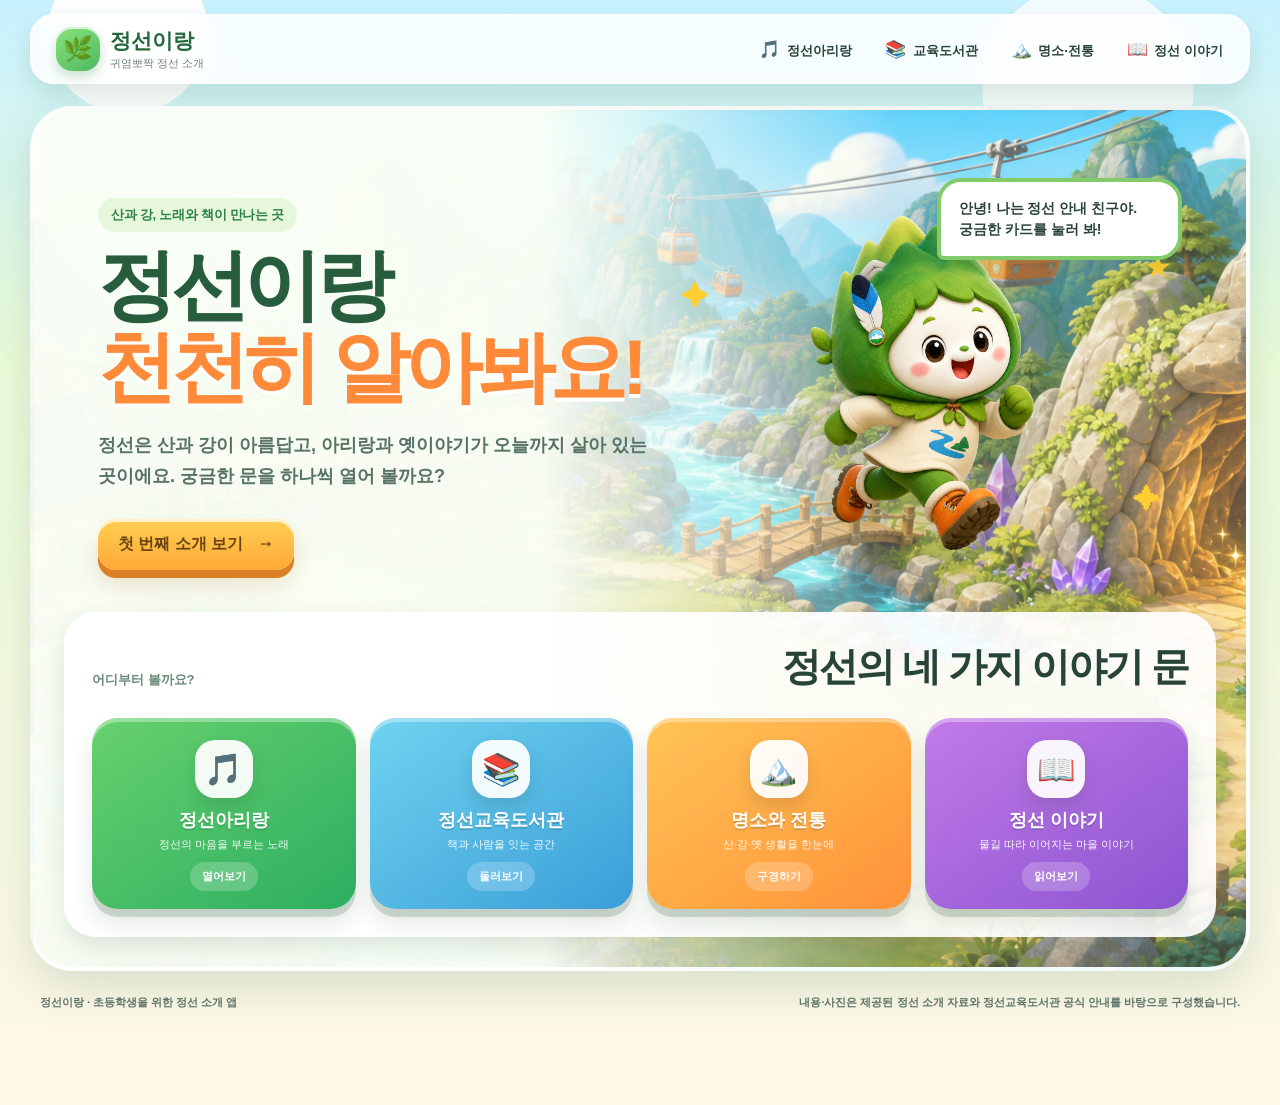
==== index.html @ 14616e2b "Publish Jeongseon introduction app" ====
<!doctype html>
<html lang="ko">
<head>
  <meta charset="utf-8">
  <meta name="viewport" content="width=device-width, initial-scale=1">
  <meta name="theme-color" content="#5fc96c">
  <meta name="description" content="초등학생 눈높이로 만나는 정선아리랑, 정선교육도서관, 정선 명소와 전통 이야기">
  <title>정선이랑 놀러 가요!</title>
  <link rel="stylesheet" href="styles.css">
</head>
<body>
  <a class="skip-link" href="#mainContent">본문으로 바로가기</a>
  <div class="sky-decoration" aria-hidden="true"><i>★</i><i>✦</i><i>★</i><i>✦</i></div>

  <div class="app-shell">
    <header class="topbar">
      <button class="brand" type="button" data-go="home" aria-label="처음 화면으로 이동">
        <span class="brand-mark">🌿</span>
        <span><b>정선이랑</b><small>귀염뽀짝 정선 소개</small></span>
      </button>
      <nav class="desktop-nav" aria-label="정선 소개 메뉴">
        <button type="button" data-go="arirang"><span>🎵</span> 정선아리랑</button>
        <button type="button" data-go="library"><span>📚</span> 교육도서관</button>
        <button type="button" data-go="places"><span>🏔️</span> 명소·전통</button>
        <button type="button" data-go="story"><span>📖</span> 정선 이야기</button>
      </nav>
    </header>

    <main id="mainContent">
      <section class="page home-page is-active" id="home" data-page="home" aria-labelledby="homeTitle">
        <div class="home-hero">
          <div class="hero-copy">
            <span class="eyebrow">산과 강, 노래와 책이 만나는 곳</span>
            <h1 id="homeTitle">정선이랑<br><em>천천히 알아봐요!</em></h1>
            <p>정선은 산과 강이 아름답고, 아리랑과 옛이야기가 오늘까지 살아 있는 곳이에요. 궁금한 문을 하나씩 열어 볼까요?</p>
            <button class="primary-button" type="button" data-go="arirang">첫 번째 소개 보기 <span>→</span></button>
          </div>
          <div class="mascot-stage">
            <div class="mascot-speech" id="mascotSpeech">안녕! 나는 정선 안내 친구야. 궁금한 카드를 눌러 봐!</div>
            <button class="mascot-button" id="mascotButton" type="button" aria-label="정선 캐릭터에게 말 걸기">
              <img src="assets/jeongseon-hero.png" alt="초록 산 모자를 쓴 정선 안내 캐릭터">
            </button>
            <span class="spark spark-one">✦</span><span class="spark spark-two">★</span><span class="spark spark-three">✦</span>
          </div>
        </div>

        <div class="door-section" aria-labelledby="doorTitle">
          <div class="section-heading compact">
            <span>어디부터 볼까요?</span>
            <h2 id="doorTitle">정선의 네 가지 이야기 문</h2>
          </div>
          <div class="door-grid">
            <button class="door-card green" type="button" data-go="arirang">
              <span class="door-icon">🎵</span><span><b>정선아리랑</b><small>정선의 마음을 부르는 노래</small></span><i>열어보기</i>
            </button>
            <button class="door-card blue" type="button" data-go="library">
              <span class="door-icon">📚</span><span><b>정선교육도서관</b><small>책과 사람을 잇는 공간</small></span><i>둘러보기</i>
            </button>
            <button class="door-card orange" type="button" data-go="places">
              <span class="door-icon">🏔️</span><span><b>명소와 전통</b><small>산·강·옛 생활을 한눈에</small></span><i>구경하기</i>
            </button>
            <button class="door-card purple" type="button" data-go="story">
              <span class="door-icon">📖</span><span><b>정선 이야기</b><small>물길 따라 이어지는 마을 이야기</small></span><i>읽어보기</i>
            </button>
          </div>
        </div>
      </section>

      <section class="page themed-page arirang-page" id="arirang" data-page="arirang" aria-labelledby="arirangTitle">
        <div class="page-hero arirang-hero">
          <button class="back-button" type="button" data-go="home">← 처음으로</button>
          <div class="page-hero-copy">
            <span class="page-kicker">첫 번째 이야기 · 노래</span>
            <h1 id="arirangTitle">마음을 이어 주는<br><em>정선아리랑</em></h1>
            <p>정선 사람들이 살아가며 느낀 마음과 이야기가 노래가 되었어요.</p>
          </div>
          <div class="hero-sticker" aria-hidden="true">아라리요~<span>🎶</span></div>
        </div>

        <div class="content-wrap">
          <div class="fact-bubbles">
            <article><span>🌱</span><div><b>어떤 노래인가요?</b><p>정선을 대표하는 민요예요. 기쁘고 그리운 마음, 살아가는 이야기를 노래로 전해요.</p></div></article>
            <article><span>🌊</span><div><b>어디에서 만나요?</b><p>두 물길이 만나는 아우라지와 정선의 마을, 정선아리랑제에서 만날 수 있어요.</p></div></article>
            <article><span>🤝</span><div><b>왜 소중할까요?</b><p>옛사람들의 마음과 정선의 생활 모습을 오늘의 우리에게 이어 주기 때문이에요.</p></div></article>
          </div>

          <section class="music-room" aria-labelledby="musicTitle">
            <div class="music-photo"><img src="assets/photos/arirang.jpg" alt="무대에서 정선아리랑 공연을 하는 모습"><span>노래가 시작되면 마음도 둥실 ♪</span></div>
            <div class="music-console">
              <span class="eyebrow coral">직접 들어 봐요</span>
              <h2 id="musicTitle">정선아리랑 소리 상자</h2>
              <p>대표곡 버튼을 누르면 긴아리랑이 처음부터 재생돼요.</p>
              <div class="track-list" role="list">
                <button class="track-button single-track" type="button" data-track="assets/audio/stage1-long-arirang-male.mp3" data-title="긴아리랑 · 남자 소리"><span>▶</span><b>대표곡 긴아리랑 듣기</b><small>남자 소리 · 처음부터 재생</small></button>
              </div>
              <div class="now-playing"><span>🎧</span><div><small>지금 선택한 노래</small><b id="trackTitle">곡을 골라 주세요</b></div></div>
              <audio id="arirangPlayer" controls preload="metadata"></audio>
              <p class="tiny-note">정선군 공식 자료실에서 제공하는 음원을 사용했어요.</p>
            </div>
          </section>

          <div class="say-along"><span>🎤</span><div><small>천천히 따라 읽어 봐요</small><b>“아리랑 아리랑 아라리요”</b></div></div>
        </div>
      </section>

      <section class="page themed-page library-page" id="library" data-page="library" aria-labelledby="libraryTitle">
        <div class="page-hero library-hero">
          <button class="back-button" type="button" data-go="home">← 처음으로</button>
          <div class="page-hero-copy">
            <span class="page-kicker">두 번째 이야기 · 책</span>
            <h1 id="libraryTitle">책과 사람을 잇는<br><em>정선교육도서관</em></h1>
            <p>책을 읽고, 궁금한 것을 찾고, 새로운 친구와 문화를 만나는 열린 공간이에요.</p>
          </div>
          <div class="library-building" aria-hidden="true"><span>📚</span><b>정선교육도서관</b><i>책이 반짝!</i></div>
        </div>

        <div class="content-wrap">
          <section aria-labelledby="libraryThingsTitle">
            <div class="section-heading"><span>도서관에서는</span><h2 id="libraryThingsTitle">이런 일을 할 수 있어요!</h2></div>
            <div class="service-grid">
              <article><span>🔎</span><b>책 찾기</b><p>읽고 싶은 책을 검색하고 자료실에서 찾아봐요.</p></article>
              <article><span>✨</span><b>새 책 만나기</b><p>신착자료와 사서 선생님의 추천도서를 살펴봐요.</p></article>
              <article><span>💻</span><b>전자책 읽기</b><p>온라인 전자도서관에서 책과 잡지를 만나요.</p></article>
              <article><span>🎨</span><b>문화 프로그램</b><p>독서·문화 활동과 동아리 프로그램에 참여해요.</p></article>
            </div>
          </section>

          <section class="library-tour" aria-labelledby="tourTitle">
            <div class="shelf-illustration" aria-hidden="true">
              <span class="book b1"></span><span class="book b2"></span><span class="book b3"></span><span class="book b4"></span><span class="book b5"></span><i>🐿️</i>
            </div>
            <div>
              <span class="eyebrow blue-text">도서관을 더 즐겁게</span>
              <h2 id="tourTitle">책을 고르고, 읽고, 나눠요</h2>
              <ol class="library-steps">
                <li><span>1</span><div><b>궁금한 주제를 떠올려요.</b><small>공룡, 우주, 동물, 만들기… 무엇이든 좋아요!</small></div></li>
                <li><span>2</span><div><b>책 표지와 제목을 살펴봐요.</b><small>마음에 드는 책을 조심히 꺼내요.</small></div></li>
                <li><span>3</span><div><b>재미있던 부분을 이야기해요.</b><small>친구에게 한 문장으로 소개해 봐요.</small></div></li>
              </ol>
            </div>
          </section>

          <aside class="library-info" aria-label="정선교육도서관 이용 정보">
            <div><span>📍</span><p><small>주소</small><b>강원특별자치도 정선군 정선읍 봉양4길 9</b></p></div>
            <div><span>☎️</span><p><small>전화</small><b>033-563-5330, 5331</b></p></div>
            <a href="https://lib.gwe.go.kr/jslib/main" target="_blank" rel="noopener">공식 홈페이지 보기 ↗</a>
          </aside>
        </div>
      </section>

      <section class="page themed-page places-page" id="places" data-page="places" aria-labelledby="placesTitle">
        <div class="page-hero places-hero">
          <button class="back-button" type="button" data-go="home">← 처음으로</button>
          <div class="page-hero-copy">
            <span class="page-kicker">세 번째 이야기 · 풍경과 생활</span>
            <h1 id="placesTitle">보고 듣고 느끼는<br><em>정선 명소와 전통</em></h1>
            <p>산과 강이 만든 풍경, 이웃과 함께한 옛 생활, 신나는 체험을 카드로 만나 봐요.</p>
          </div>
          <div class="postcard-stack" aria-hidden="true"><span>동강</span><span>아우라지</span><span>화암동굴</span></div>
        </div>

        <div class="content-wrap">
          <div class="place-filter" role="group" aria-label="명소와 전통 분류">
            <button class="is-active" type="button" data-filter="all">모두 보기</button>
            <button type="button" data-filter="nature">🌿 자연</button>
            <button type="button" data-filter="tradition">🧺 전통</button>
            <button type="button" data-filter="sight">🚠 명소</button>
          </div>
          <div class="place-grid" id="placeGrid" aria-live="polite"></div>
        </div>
      </section>

      <section class="page themed-page story-page" id="story" data-page="story" aria-labelledby="storyTitle">
        <div class="page-hero story-hero">
          <button class="back-button" type="button" data-go="home">← 처음으로</button>
          <div class="page-hero-copy">
            <span class="page-kicker">네 번째 이야기 · 그림책</span>
            <h1 id="storyTitle">물길 따라 이어지는<br><em>정선 이야기</em></h1>
            <p>산과 강 사이에서 시작된 정선의 하루를 동화책처럼 넘겨 읽어 봐요.</p>
          </div>
          <div class="open-book" aria-hidden="true">📖<span>옛날 옛날 정선에는…</span></div>
        </div>

        <div class="content-wrap">
          <section class="storybook" aria-labelledby="chapterTitle">
            <div class="storybook-visual" id="storyVisual" aria-hidden="true"></div>
            <div class="storybook-copy">
              <div class="chapter-label" id="chapterLabel">첫 번째 장</div>
              <h2 id="chapterTitle">산과 강이 만나는 마을</h2>
              <p id="chapterText"></p>
              <div class="story-question" id="storyQuestion"></div>
              <div class="story-controls">
                <button id="storyPrev" type="button">← 앞 장</button>
                <div class="story-dots" id="storyDots" aria-label="이야기 장 선택"></div>
                <button id="storyNext" type="button">다음 장 →</button>
              </div>
            </div>
          </section>

          <div class="closing-card">
            <img src="assets/jeongseon-hero.png" alt="활짝 웃으며 달리는 정선 안내 캐릭터">
            <div><small>정선 안내 친구의 한마디</small><b>노래로 기억하고, 자연을 아끼고, 이야기를 함께 나눠요!</b><button type="button" data-go="home">다른 소개도 보기</button></div>
          </div>
        </div>
      </section>
    </main>

    <footer>
      <p><b>정선이랑</b> · 초등학생을 위한 정선 소개 앱</p>
      <p>내용·사진은 제공된 정선 소개 자료와 정선교육도서관 공식 안내를 바탕으로 구성했습니다.</p>
    </footer>
  </div>

  <nav class="mobile-nav" aria-label="모바일 정선 소개 메뉴">
    <button type="button" data-go="home"><span>🏡</span>처음</button>
    <button type="button" data-go="arirang"><span>🎵</span>아리랑</button>
    <button type="button" data-go="library"><span>📚</span>도서관</button>
    <button type="button" data-go="places"><span>🏔️</span>명소</button>
    <button type="button" data-go="story"><span>📖</span>이야기</button>
  </nav>

  <script src="app.js"></script>
</body>
</html>
---- styles.css ----
:root {
  --ink: #284338;
  --muted: #6e8178;
  --green: #55c267;
  --green-dark: #267a45;
  --blue: #5ebde8;
  --blue-dark: #246e9f;
  --orange: #ffad43;
  --coral: #ff7b61;
  --purple: #a969df;
  --cream: #fffaf0;
  --paper: rgba(255, 255, 255, .94);
  --border: rgba(59, 99, 77, .14);
  --shadow: 0 18px 45px rgba(36, 92, 60, .16);
  --soft-shadow: 0 10px 24px rgba(35, 76, 54, .13);
  font-family: "Arial Rounded MT Bold", "Malgun Gothic", "Apple SD Gothic Neo", sans-serif;
  color: var(--ink);
}

* { box-sizing: border-box; }
html { scroll-behavior: smooth; }
body {
  margin: 0;
  min-width: 320px;
  min-height: 100vh;
  background:
    radial-gradient(circle at 10% 3%, rgba(255,255,255,.95) 0 80px, transparent 81px),
    radial-gradient(circle at 85% 8%, rgba(255,255,255,.8) 0 105px, transparent 106px),
    linear-gradient(180deg, #c8f1ff 0, #eafbd9 32%, #fff8e9 100%);
  overflow-x: hidden;
}
button, audio { font: inherit; }
button { color: inherit; }
img { display: block; max-width: 100%; }
a { color: inherit; }

.skip-link {
  position: fixed;
  left: 16px;
  top: -80px;
  z-index: 999;
  padding: 12px 18px;
  border-radius: 12px;
  background: #143d2a;
  color: white;
  text-decoration: none;
}
.skip-link:focus { top: 16px; }

.sky-decoration { position: fixed; inset: 0; pointer-events: none; z-index: -1; }
.sky-decoration i { position: absolute; color: rgba(255, 196, 45, .6); font-style: normal; animation: twinkle 2.7s ease-in-out infinite; }
.sky-decoration i:nth-child(1) { top: 13%; left: 4%; font-size: 28px; }
.sky-decoration i:nth-child(2) { top: 19%; right: 6%; font-size: 18px; animation-delay: .7s; }
.sky-decoration i:nth-child(3) { top: 63%; right: 3%; font-size: 34px; animation-delay: 1.2s; }
.sky-decoration i:nth-child(4) { top: 75%; left: 3%; font-size: 22px; animation-delay: 1.8s; }

.app-shell { width: min(1220px, calc(100% - 32px)); margin: 0 auto; }
.topbar {
  position: sticky;
  top: 14px;
  z-index: 40;
  display: flex;
  align-items: center;
  justify-content: space-between;
  gap: 20px;
  margin: 14px 0 22px;
  padding: 10px 12px 10px 18px;
  border: 2px solid rgba(255,255,255,.88);
  border-radius: 24px;
  background: rgba(255,255,255,.82);
  box-shadow: var(--soft-shadow);
  backdrop-filter: blur(14px);
}
.brand {
  border: 0;
  background: transparent;
  display: flex;
  align-items: center;
  gap: 10px;
  cursor: pointer;
  text-align: left;
}
.brand-mark {
  display: grid;
  place-items: center;
  width: 44px;
  height: 44px;
  border-radius: 16px;
  background: linear-gradient(145deg, #8be37e, #4db960);
  box-shadow: inset 0 2px 0 rgba(255,255,255,.7), 0 6px 12px rgba(51,139,71,.25);
  font-size: 24px;
}
.brand b { display: block; font-size: 21px; color: #23683b; }
.brand small { display: block; margin-top: 1px; font-size: 11px; color: #728278; }
.desktop-nav { display: flex; gap: 7px; }
.desktop-nav button {
  border: 0;
  border-radius: 16px;
  padding: 11px 13px;
  background: transparent;
  font-weight: 900;
  font-size: 13px;
  cursor: pointer;
  transition: .2s ease;
}
.desktop-nav button:hover, .desktop-nav button.is-active { background: #eff9ef; transform: translateY(-2px); }
.desktop-nav span { font-size: 17px; margin-right: 3px; }

.page { display: none; animation: pageIn .38s ease both; }
.page.is-active { display: block; }
.home-page {
  overflow: hidden;
  min-height: 720px;
  border-radius: 42px;
  border: 4px solid rgba(255,255,255,.92);
  background:
    linear-gradient(90deg, rgba(250,255,246,.98) 0 42%, rgba(247,255,244,.25) 72%),
    url("assets/jeongseon-world.png") center/cover;
  box-shadow: var(--shadow);
}
.home-hero { display: grid; grid-template-columns: 1.04fr .96fr; min-height: 480px; padding: 68px 64px 22px; }
.hero-copy { align-self: center; z-index: 2; }
.eyebrow {
  display: inline-block;
  margin-bottom: 13px;
  padding: 8px 13px;
  border-radius: 999px;
  background: #e6f7dc;
  color: #2b8144;
  font-weight: 900;
  font-size: 13px;
  letter-spacing: -.02em;
}
.eyebrow.coral { color: #b34d37; background: #fff0e8; }
.eyebrow.blue-text { color: #246e9f; background: #e7f6ff; }
.hero-copy h1 { margin: 0; font-size: clamp(48px, 6.2vw, 78px); line-height: 1.04; letter-spacing: -.07em; color: #275c3d; }
.hero-copy h1 em { color: #ff8a39; font-style: normal; text-shadow: 0 4px 0 white; }
.hero-copy p { max-width: 570px; margin: 22px 0 26px; font-size: 18px; font-weight: 700; line-height: 1.75; color: #587267; word-break: keep-all; }
.primary-button {
  border: 0;
  border-radius: 18px;
  padding: 15px 20px;
  background: linear-gradient(180deg, #ffcf51, #ffa937);
  color: #6a4514;
  box-shadow: inset 0 3px 0 rgba(255,255,255,.7), 0 8px 0 #d98025, 0 13px 24px rgba(177,101,30,.2);
  font-weight: 1000;
  cursor: pointer;
  transition: .18s ease;
}
.primary-button:hover { transform: translateY(-3px); }
.primary-button:active { transform: translateY(4px); box-shadow: inset 0 2px 0 rgba(255,255,255,.6), 0 3px 0 #d98025; }
.primary-button span { margin-left: 10px; }

.mascot-stage { position: relative; display: grid; place-items: end center; min-height: 410px; }
.mascot-button { position: relative; z-index: 2; width: min(390px, 90%); border: 0; background: transparent; cursor: pointer; filter: drop-shadow(0 18px 20px rgba(30,74,44,.23)); animation: mascotFloat 3s ease-in-out infinite; }
.mascot-button img { width: 100%; max-height: 410px; object-fit: contain; }
.mascot-button:active { transform: scale(.96); }
.mascot-speech {
  position: absolute;
  z-index: 4;
  top: 0;
  right: 0;
  width: 245px;
  padding: 16px 18px;
  border: 4px solid #83ca6a;
  border-radius: 24px 24px 24px 7px;
  background: white;
  box-shadow: var(--soft-shadow);
  font-size: 14px;
  font-weight: 900;
  line-height: 1.5;
  word-break: keep-all;
}
.spark { position: absolute; color: #ffcf31; font-size: 28px; animation: twinkle 1.8s ease-in-out infinite; }
.spark-one { top: 25%; left: 4%; }.spark-two { top: 17%; right: 2%; animation-delay: .6s; }.spark-three { bottom: 18%; right: 4%; animation-delay: 1.1s; }

.door-section { position: relative; z-index: 5; margin: 0 30px 30px; padding: 28px; border-radius: 32px; background: rgba(255,255,255,.92); box-shadow: var(--soft-shadow); }
.section-heading { text-align: center; margin: 0 auto 24px; }
.section-heading.compact { display: flex; align-items: end; justify-content: space-between; text-align: left; gap: 16px; }
.section-heading span { display: block; margin-bottom: 5px; color: #6a8a78; font-size: 13px; font-weight: 900; }
.section-heading h2 { margin: 0; font-size: clamp(27px, 4vw, 39px); letter-spacing: -.05em; }
.door-grid { display: grid; grid-template-columns: repeat(4, 1fr); gap: 14px; }
.door-card {
  min-height: 182px;
  border: 0;
  border-radius: 26px;
  padding: 22px 16px 18px;
  display: flex;
  flex-direction: column;
  align-items: center;
  justify-content: center;
  gap: 10px;
  color: white;
  text-align: center;
  cursor: pointer;
  box-shadow: inset 0 4px 0 rgba(255,255,255,.35), 0 8px 0 rgba(44,84,55,.19), 0 14px 22px rgba(50,83,61,.13);
  transition: .2s ease;
}
.door-card:hover { transform: translateY(-6px) rotate(-1deg); }
.door-card:active { transform: translateY(3px); box-shadow: inset 0 3px 0 rgba(255,255,255,.3), 0 3px 0 rgba(44,84,55,.19); }
.door-card.green { background: linear-gradient(145deg, #67d16d, #2cae61); }
.door-card.blue { background: linear-gradient(145deg, #70d3f0, #3a9ed8); }
.door-card.orange { background: linear-gradient(145deg, #ffc456, #ff9239); }
.door-card.purple { background: linear-gradient(145deg, #c27ae8, #8c54d1); }
.door-icon { display: grid; place-items: center; width: 58px; height: 58px; border-radius: 20px; background: rgba(255,255,255,.93); font-size: 31px; box-shadow: 0 8px 16px rgba(44,61,50,.15); }
.door-card b { display: block; font-size: 18px; text-shadow: 0 2px 0 rgba(39,69,49,.18); }
.door-card small { display: block; margin-top: 5px; font-size: 11px; opacity: .94; }
.door-card i { padding: 7px 12px; border-radius: 999px; background: rgba(255,255,255,.21); font-size: 11px; font-style: normal; font-weight: 900; }

.themed-page { overflow: hidden; border: 4px solid rgba(255,255,255,.95); border-radius: 40px; background: var(--paper); box-shadow: var(--shadow); }
.page-hero { position: relative; min-height: 335px; padding: 64px 64px 46px; overflow: hidden; isolation: isolate; }
.page-hero::after { content: ""; position: absolute; inset: 0; z-index: -2; background: linear-gradient(90deg, rgba(255,255,255,.96), rgba(255,255,255,.55) 58%, rgba(255,255,255,.1)); }
.page-hero::before { content: ""; position: absolute; inset: 0; z-index: -3; background: url("assets/jeongseon-world.png") center/cover; }
.back-button { border: 0; padding: 9px 13px; border-radius: 999px; background: rgba(255,255,255,.78); box-shadow: 0 5px 14px rgba(54,86,67,.12); font-size: 12px; font-weight: 900; cursor: pointer; }
.page-hero-copy { margin-top: 28px; max-width: 690px; }
.page-kicker { display: inline-block; margin-bottom: 8px; font-size: 13px; font-weight: 900; color: #47725b; }
.page-hero h1 { margin: 0; font-size: clamp(44px, 6vw, 68px); line-height: 1.05; letter-spacing: -.07em; }
.page-hero h1 em { color: var(--green-dark); font-style: normal; }
.page-hero p { max-width: 650px; margin: 17px 0 0; font-size: 17px; line-height: 1.65; font-weight: 800; color: #587065; word-break: keep-all; }
.content-wrap { padding: 42px 44px 55px; }

.arirang-hero { background: linear-gradient(135deg, rgba(255,240,212,.75), rgba(255,255,255,.25)); }
.arirang-hero h1 em { color: #e96a4b; }
.hero-sticker { position: absolute; right: 8%; top: 88px; width: 200px; height: 200px; display: grid; place-items: center; border: 8px solid white; border-radius: 50%; background: linear-gradient(145deg, #ffcc5a, #ff7d5f); box-shadow: var(--shadow); color: white; font-size: 25px; font-weight: 1000; transform: rotate(7deg); }
.hero-sticker span { display: block; position: absolute; bottom: 36px; right: 31px; font-size: 35px; }
.fact-bubbles { display: grid; grid-template-columns: repeat(3, 1fr); gap: 15px; margin-bottom: 36px; }
.fact-bubbles article { display: flex; gap: 13px; padding: 22px; border: 2px solid #f1e1ca; border-radius: 24px; background: #fffaf2; }
.fact-bubbles article > span { display: grid; place-items: center; flex: 0 0 48px; height: 48px; border-radius: 16px; background: white; font-size: 27px; box-shadow: 0 5px 14px rgba(111,80,45,.11); }
.fact-bubbles b { display: block; margin: 2px 0 8px; font-size: 17px; }
.fact-bubbles p { margin: 0; color: #65746c; line-height: 1.55; font-size: 13px; font-weight: 700; word-break: keep-all; }
.music-room { display: grid; grid-template-columns: .82fr 1.18fr; gap: 28px; padding: 25px; border-radius: 32px; background: linear-gradient(145deg, #f7eee2, #fffdf7); border: 2px solid #f0dfcc; }
.music-photo { position: relative; min-height: 470px; overflow: hidden; border-radius: 25px; }
.music-photo img { width: 100%; height: 100%; object-fit: cover; }
.music-photo::after { content: ""; position: absolute; inset: 55% 0 0; background: linear-gradient(transparent, rgba(67,33,22,.8)); }
.music-photo span { position: absolute; z-index: 2; left: 20px; right: 20px; bottom: 20px; color: white; font-weight: 1000; font-size: 17px; }
.music-console { padding: 12px 5px; }
.music-console h2 { margin: 0; font-size: 34px; letter-spacing: -.05em; }
.music-console > p { color: #728077; line-height: 1.55; font-size: 13px; font-weight: 700; }
.track-list { display: grid; grid-template-columns: 1fr; gap: 9px; margin: 18px 0; }
.track-button { position: relative; display: grid; grid-template-columns: 36px 1fr; grid-template-rows: auto auto; column-gap: 10px; align-items: center; border: 2px solid #eed8c3; border-radius: 16px; padding: 11px 12px; background: white; text-align: left; cursor: pointer; transition: .18s ease; }
.track-button:hover, .track-button.is-active { border-color: #ff916e; background: #fff4ee; transform: translateY(-2px); }
.track-button span { grid-row: 1 / 3; display: grid; place-items: center; width: 34px; height: 34px; border-radius: 12px; background: #ffb466; color: #704015; font-weight: 1000; }
.track-button b { font-size: 13px; }.track-button small { color: #7b857f; font-size: 10px; font-weight: 800; }
.now-playing { display: flex; align-items: center; gap: 10px; margin: 14px 0 8px; padding: 11px 13px; border-radius: 15px; background: #fff0dc; }
.now-playing > span { font-size: 25px; }.now-playing small, .now-playing b { display: block; }.now-playing small { color: #92735b; font-size: 10px; }.now-playing b { margin-top: 2px; font-size: 13px; }
#arirangPlayer { width: 100%; height: 40px; }
.tiny-note { margin-top: 9px !important; font-size: 10px !important; color: #8e948f !important; }
.say-along { display: flex; align-items: center; justify-content: center; gap: 14px; margin-top: 26px; padding: 21px; border-radius: 24px; background: linear-gradient(90deg, #fff0c8, #fff8e7); border: 3px dashed #ffc45e; text-align: center; }
.say-along > span { font-size: 38px; }.say-along small, .say-along b { display: block; }.say-along small { color: #9c7631; font-size: 11px; }.say-along b { margin-top: 4px; font-size: 24px; color: #674314; }

.library-hero { background: linear-gradient(135deg, rgba(218,246,255,.75), rgba(255,255,255,.2)); }
.library-hero h1 em { color: var(--blue-dark); }
.library-building { position: absolute; right: 8%; bottom: 32px; width: 235px; height: 205px; display: flex; flex-direction: column; align-items: center; justify-content: center; border: 9px solid white; border-radius: 38px 38px 22px 22px; background: linear-gradient(180deg, #79d9f3 0 37%, #fff6d6 38%); box-shadow: var(--shadow); transform: rotate(2deg); }
.library-building::before { content: ""; position: absolute; left: -15px; right: -15px; top: 62px; height: 25px; border-radius: 9px; background: #ff9146; box-shadow: inset 0 5px 0 #ffc170; }
.library-building span { position: relative; z-index: 2; font-size: 52px; }.library-building b { position: relative; z-index: 2; margin-top: 12px; font-size: 16px; }.library-building i { position: absolute; top: 12px; right: 14px; padding: 6px 9px; border-radius: 999px; background: #fff9d5; color: #d57835; font-size: 10px; font-style: normal; font-weight: 900; }
.service-grid { display: grid; grid-template-columns: repeat(4, 1fr); gap: 14px; }
.service-grid article { min-height: 195px; padding: 26px 20px; border-radius: 25px; background: white; border: 2px solid #dcecf3; box-shadow: 0 10px 20px rgba(50,104,132,.08); text-align: center; }
.service-grid article:nth-child(2n) { transform: translateY(10px); }
.service-grid span { display: grid; place-items: center; width: 63px; height: 63px; margin: 0 auto 15px; border-radius: 21px; background: #e5f7ff; font-size: 32px; }
.service-grid b { display: block; font-size: 18px; }.service-grid p { margin: 9px 0 0; color: #6b7b73; line-height: 1.55; font-size: 13px; font-weight: 700; }
.library-tour { display: grid; grid-template-columns: .78fr 1.22fr; gap: 35px; align-items: center; margin: 54px 0 32px; padding: 30px; border-radius: 32px; background: #edf9ff; border: 2px solid #d6edf7; }
.shelf-illustration { position: relative; height: 290px; border-radius: 25px; background: linear-gradient(180deg, #c8edfa 0 58%, #8bd49d 59%); overflow: hidden; }
.shelf-illustration::before, .shelf-illustration::after { content: ""; position: absolute; left: 32px; right: 32px; height: 15px; border-radius: 8px; background: #b6713c; box-shadow: 0 8px 0 rgba(94,53,22,.12); }
.shelf-illustration::before { top: 115px; }.shelf-illustration::after { top: 220px; }
.book { position: absolute; bottom: 175px; width: 35px; border-radius: 7px 7px 2px 2px; box-shadow: inset -5px 0 rgba(0,0,0,.08); }
.b1 { left: 50px; height: 75px; background: #ff7f66; }.b2 { left: 89px; height: 92px; background: #ffca4b; }.b3 { left: 128px; height: 66px; background: #66c77a; }.b4 { left: 168px; height: 86px; background: #6ebbe7; }.b5 { left: 208px; height: 58px; background: #b96eda; }
.shelf-illustration i { position: absolute; z-index: 2; right: 26px; bottom: 30px; font-style: normal; font-size: 72px; transform: rotate(-7deg); }
.library-tour h2 { margin: 2px 0 20px; font-size: 32px; letter-spacing: -.05em; }
.library-steps { list-style: none; margin: 0; padding: 0; display: grid; gap: 12px; }
.library-steps li { display: flex; gap: 12px; align-items: center; padding: 12px; border-radius: 17px; background: white; }
.library-steps li > span { display: grid; place-items: center; flex: 0 0 38px; height: 38px; border-radius: 14px; background: #5ebde8; color: white; font-weight: 1000; }
.library-steps b, .library-steps small { display: block; }.library-steps b { font-size: 14px; }.library-steps small { margin-top: 3px; color: #71827a; font-size: 11px; font-weight: 700; }
.library-info { display: grid; grid-template-columns: 1.3fr .8fr auto; gap: 12px; align-items: center; padding: 19px; border-radius: 23px; background: #316e91; color: white; }
.library-info > div { display: flex; gap: 10px; align-items: center; }.library-info > div > span { font-size: 25px; }.library-info small, .library-info b { display: block; }.library-info small { color: #c8e8f6; font-size: 10px; }.library-info b { margin-top: 2px; font-size: 12px; }
.library-info a { padding: 11px 14px; border-radius: 14px; background: white; color: #276586; text-decoration: none; font-size: 12px; font-weight: 1000; }

.places-hero { background: linear-gradient(135deg, rgba(255,240,206,.7), rgba(255,255,255,.15)); }
.places-hero h1 em { color: #e6782f; }
.postcard-stack { position: absolute; right: 8%; bottom: 52px; width: 280px; height: 190px; }
.postcard-stack span { position: absolute; display: grid; place-items: end center; width: 170px; height: 128px; padding: 12px; border: 8px solid white; border-bottom-width: 29px; background-size: cover; background-position: center; box-shadow: var(--soft-shadow); color: #4a463b; font-size: 12px; font-weight: 1000; }
.postcard-stack span:nth-child(1) { left: 0; top: 25px; background-image: url("assets/photos/donggang.jpg"); transform: rotate(-10deg); }
.postcard-stack span:nth-child(2) { left: 57px; top: 0; background-image: url("assets/photos/auraji.jpg"); transform: rotate(3deg); }
.postcard-stack span:nth-child(3) { right: 0; top: 38px; background-image: url("assets/photos/cave.jpg"); transform: rotate(11deg); }
.place-filter { display: flex; justify-content: center; flex-wrap: wrap; gap: 8px; margin-bottom: 28px; }
.place-filter button { border: 2px solid #e2e8e3; border-radius: 999px; padding: 11px 17px; background: white; font-size: 12px; font-weight: 1000; cursor: pointer; transition: .18s ease; }
.place-filter button:hover, .place-filter button.is-active { border-color: #ffad43; background: #fff2d9; color: #a75f18; transform: translateY(-2px); }
.place-grid { display: grid; grid-template-columns: repeat(3, 1fr); gap: 18px; }
.place-card { overflow: hidden; border: 2px solid #e7e8df; border-radius: 25px; background: white; box-shadow: 0 10px 24px rgba(57,79,59,.09); transition: .2s ease; }
.place-card:hover { transform: translateY(-5px); box-shadow: 0 17px 32px rgba(57,79,59,.16); }
.place-card img { width: 100%; height: 190px; object-fit: cover; }
.place-card-body { position: relative; padding: 20px; }
.place-card-tag { display: inline-block; margin-bottom: 8px; padding: 6px 9px; border-radius: 999px; font-size: 10px; font-weight: 1000; }
.place-card[data-kind="nature"] .place-card-tag { color: #217243; background: #e4f7e9; }
.place-card[data-kind="tradition"] .place-card-tag { color: #a25524; background: #fff0df; }
.place-card[data-kind="sight"] .place-card-tag { color: #405aba; background: #e9edff; }
.place-card h2 { margin: 0 0 8px; font-size: 20px; letter-spacing: -.04em; }.place-card p { margin: 0; color: #69776f; font-size: 13px; line-height: 1.6; font-weight: 700; word-break: keep-all; }

.story-hero { background: linear-gradient(135deg, rgba(244,228,255,.72), rgba(255,255,255,.14)); }
.story-hero h1 em { color: #8e52c8; }
.open-book { position: absolute; right: 8%; bottom: 47px; width: 260px; height: 190px; display: grid; place-items: center; border-radius: 50%; background: rgba(255,255,255,.72); box-shadow: var(--shadow); font-size: 92px; transform: rotate(2deg); }
.open-book span { position: absolute; bottom: 18px; padding: 8px 13px; border-radius: 999px; background: #8e52c8; color: white; font-size: 11px; font-weight: 900; }
.storybook { display: grid; grid-template-columns: .9fr 1.1fr; min-height: 500px; overflow: hidden; border: 3px solid #ecdffc; border-radius: 34px; background: #fffdfc; box-shadow: var(--soft-shadow); }
.storybook-visual { min-height: 500px; background-position: center; background-size: cover; transition: .25s ease; }
.storybook-copy { display: flex; flex-direction: column; padding: 48px 45px 35px; }
.chapter-label { align-self: flex-start; padding: 8px 12px; border-radius: 999px; background: #f1e3ff; color: #7c45b4; font-size: 12px; font-weight: 1000; }
.storybook-copy h2 { margin: 18px 0 16px; font-size: clamp(31px, 4.5vw, 45px); line-height: 1.15; letter-spacing: -.06em; }
.storybook-copy > p { margin: 0; min-height: 165px; color: #5d6e65; font-size: 17px; line-height: 1.85; font-weight: 700; word-break: keep-all; }
.story-question { margin-top: 18px; padding: 15px 17px; border-radius: 17px; background: #fff4ce; color: #7b5e20; font-size: 13px; font-weight: 900; line-height: 1.5; }
.story-controls { display: grid; grid-template-columns: auto 1fr auto; gap: 12px; align-items: center; margin-top: auto; padding-top: 22px; }
.story-controls > button { border: 0; border-radius: 15px; padding: 11px 14px; background: #8f5cc2; color: white; font-size: 12px; font-weight: 1000; cursor: pointer; }
.story-controls > button:disabled { opacity: .35; cursor: default; }
.story-dots { display: flex; justify-content: center; gap: 8px; }
.story-dot { width: 13px; height: 13px; border: 0; border-radius: 50%; background: #d8c9e7; cursor: pointer; padding: 0; }
.story-dot.is-active { width: 31px; border-radius: 999px; background: #9a62cf; }
.closing-card { display: flex; align-items: center; gap: 22px; margin-top: 28px; padding: 23px 28px; border-radius: 28px; background: linear-gradient(135deg, #e9f8df, #fff3c9); border: 3px dashed #9bd279; }
.closing-card img { width: 125px; height: 125px; object-fit: contain; }.closing-card small, .closing-card b { display: block; }.closing-card small { color: #5e8d49; font-size: 11px; font-weight: 900; }.closing-card b { margin: 5px 0 13px; font-size: 18px; line-height: 1.45; }.closing-card button { border: 0; border-radius: 14px; padding: 10px 13px; background: #65bd62; color: white; font-size: 11px; font-weight: 1000; cursor: pointer; }

footer { display: flex; justify-content: space-between; gap: 20px; padding: 24px 10px 95px; color: #61746a; font-size: 11px; font-weight: 700; }
footer p { margin: 0; }
.mobile-nav { display: none; }

button:focus-visible, a:focus-visible { outline: 4px solid #ffcf43; outline-offset: 3px; }

@keyframes pageIn { from { opacity: 0; transform: translateY(12px); } to { opacity: 1; transform: translateY(0); } }
@keyframes mascotFloat { 0%,100% { transform: translateY(0) rotate(-1deg); } 50% { transform: translateY(-11px) rotate(1deg); } }
@keyframes twinkle { 0%,100% { transform: scale(.75) rotate(-8deg); opacity: .35; } 50% { transform: scale(1.2) rotate(8deg); opacity: 1; } }

@media (max-width: 980px) {
  .desktop-nav button { padding: 10px 8px; font-size: 11px; }
  .desktop-nav span { display: none; }
  .home-hero { grid-template-columns: 1fr .75fr; padding: 60px 38px 18px; }
  .mascot-speech { width: 205px; right: -10px; }
  .door-grid { grid-template-columns: repeat(2, 1fr); }
  .fact-bubbles { grid-template-columns: 1fr; }
  .music-room { grid-template-columns: .8fr 1.2fr; }
  .service-grid { grid-template-columns: repeat(2, 1fr); }
  .place-grid { grid-template-columns: repeat(2, 1fr); }
  .hero-sticker, .library-building, .postcard-stack, .open-book { right: 3%; transform: scale(.8); transform-origin: right center; }
}

@media (max-width: 720px) {
  body { padding-bottom: 78px; }
  .app-shell { width: min(100% - 16px, 680px); }
  .topbar { position: relative; top: 0; margin: 8px 0 12px; padding: 8px 12px; border-radius: 19px; }
  .desktop-nav { display: none; }
  .brand-mark { width: 39px; height: 39px; border-radius: 13px; }
  .brand b { font-size: 18px; }.brand small { font-size: 9px; }
  .home-page, .themed-page { border-width: 3px; border-radius: 27px; }
  .home-page { background: linear-gradient(180deg, rgba(250,255,246,.96) 0 54%, rgba(247,255,244,.28) 78%), url("assets/jeongseon-world.png") center/cover; }
  .home-hero { display: flex; flex-direction: column; min-height: 0; padding: 38px 22px 5px; }
  .hero-copy { text-align: center; }
  .hero-copy h1 { font-size: 45px; }
  .hero-copy p { margin: 16px auto 22px; font-size: 14px; line-height: 1.65; }
  .mascot-stage { min-height: 300px; margin-top: 15px; }
  .mascot-button { width: 265px; }
  .mascot-button img { max-height: 290px; }
  .mascot-speech { top: 10px; right: 2%; width: 170px; padding: 12px; border-width: 3px; border-radius: 18px 18px 18px 6px; font-size: 10px; }
  .door-section { margin: 0 10px 12px; padding: 18px 13px; border-radius: 23px; }
  .section-heading.compact { display: block; text-align: center; }.section-heading h2 { font-size: 27px; }
  .door-grid { gap: 9px; }
  .door-card { min-height: 155px; border-radius: 20px; padding: 15px 8px; }
  .door-icon { width: 48px; height: 48px; border-radius: 16px; font-size: 25px; }
  .door-card b { font-size: 14px; }.door-card small { font-size: 9px; }
  .page-hero { min-height: 305px; padding: 28px 23px 35px; }
  .page-hero::after { background: linear-gradient(180deg, rgba(255,255,255,.96), rgba(255,255,255,.79) 75%, rgba(255,255,255,.45)); }
  .page-hero-copy { margin-top: 35px; text-align: center; }
  .page-hero h1 { font-size: 42px; }
  .page-hero p { font-size: 14px; }
  .page-kicker { font-size: 11px; }
  .hero-sticker, .library-building, .postcard-stack, .open-book { display: none; }
  .content-wrap { padding: 25px 16px 36px; }
  .fact-bubbles article { padding: 17px; }
  .music-room { grid-template-columns: 1fr; padding: 14px; }
  .music-photo { min-height: 270px; }
  .music-console { padding: 10px 3px; }
  .music-console h2 { font-size: 28px; }
  .track-list { grid-template-columns: 1fr; }
  .say-along b { font-size: 18px; }
  .service-grid { gap: 9px; }
  .service-grid article { min-height: 180px; padding: 20px 12px; }
  .service-grid article:nth-child(2n) { transform: none; }
  .service-grid span { width: 52px; height: 52px; font-size: 27px; }
  .service-grid b { font-size: 15px; }.service-grid p { font-size: 11px; }
  .library-tour { grid-template-columns: 1fr; margin: 35px 0 22px; padding: 16px; }
  .shelf-illustration { height: 235px; }
  .library-tour h2 { font-size: 27px; }
  .library-info { grid-template-columns: 1fr; }
  .library-info a { text-align: center; }
  .place-filter { position: sticky; top: 8px; z-index: 5; padding: 7px; border-radius: 17px; background: rgba(255,255,255,.9); box-shadow: var(--soft-shadow); }
  .place-filter button { padding: 9px 11px; font-size: 10px; }
  .place-grid { grid-template-columns: 1fr; gap: 13px; }
  .place-card { display: grid; grid-template-columns: 42% 58%; min-height: 155px; }
  .place-card img { height: 100%; min-height: 155px; }
  .place-card-body { padding: 15px; }
  .place-card h2 { font-size: 17px; }.place-card p { font-size: 11px; }
  .storybook { grid-template-columns: 1fr; }
  .storybook-visual { min-height: 285px; }
  .storybook-copy { padding: 26px 22px 24px; }
  .storybook-copy h2 { font-size: 31px; }
  .storybook-copy > p { min-height: 0; font-size: 14px; }
  .story-controls { grid-template-columns: auto 1fr auto; }
  .story-controls > button { padding: 10px; font-size: 10px; }
  .closing-card { padding: 16px; gap: 12px; }
  .closing-card img { width: 85px; height: 85px; }.closing-card b { font-size: 14px; }
  footer { display: block; text-align: center; padding-bottom: 15px; line-height: 1.6; }
  .mobile-nav { position: fixed; z-index: 90; left: 9px; right: 9px; bottom: 8px; display: grid; grid-template-columns: repeat(5, 1fr); padding: 7px; border: 2px solid rgba(255,255,255,.95); border-radius: 22px; background: rgba(255,255,255,.92); box-shadow: 0 12px 32px rgba(29,62,42,.25); backdrop-filter: blur(13px); }
  .mobile-nav button { border: 0; border-radius: 15px; padding: 7px 2px 5px; background: transparent; color: #65766d; font-size: 9px; font-weight: 900; cursor: pointer; }
  .mobile-nav button span { display: block; margin-bottom: 2px; font-size: 19px; }
  .mobile-nav button.is-active { background: #eaf8e6; color: #277043; }
}

@media (max-width: 430px) {
  .hero-copy h1 { font-size: 38px; }
  .door-card { min-height: 145px; }
  .page-hero h1 { font-size: 35px; }
  .content-wrap { padding-left: 12px; padding-right: 12px; }
  .place-card { grid-template-columns: 40% 60%; }
  .place-card-body { padding: 12px; }
}

@media (prefers-reduced-motion: reduce) {
  *, *::before, *::after { scroll-behavior: auto !important; animation-duration: .001ms !important; animation-iteration-count: 1 !important; transition-duration: .001ms !important; }
}
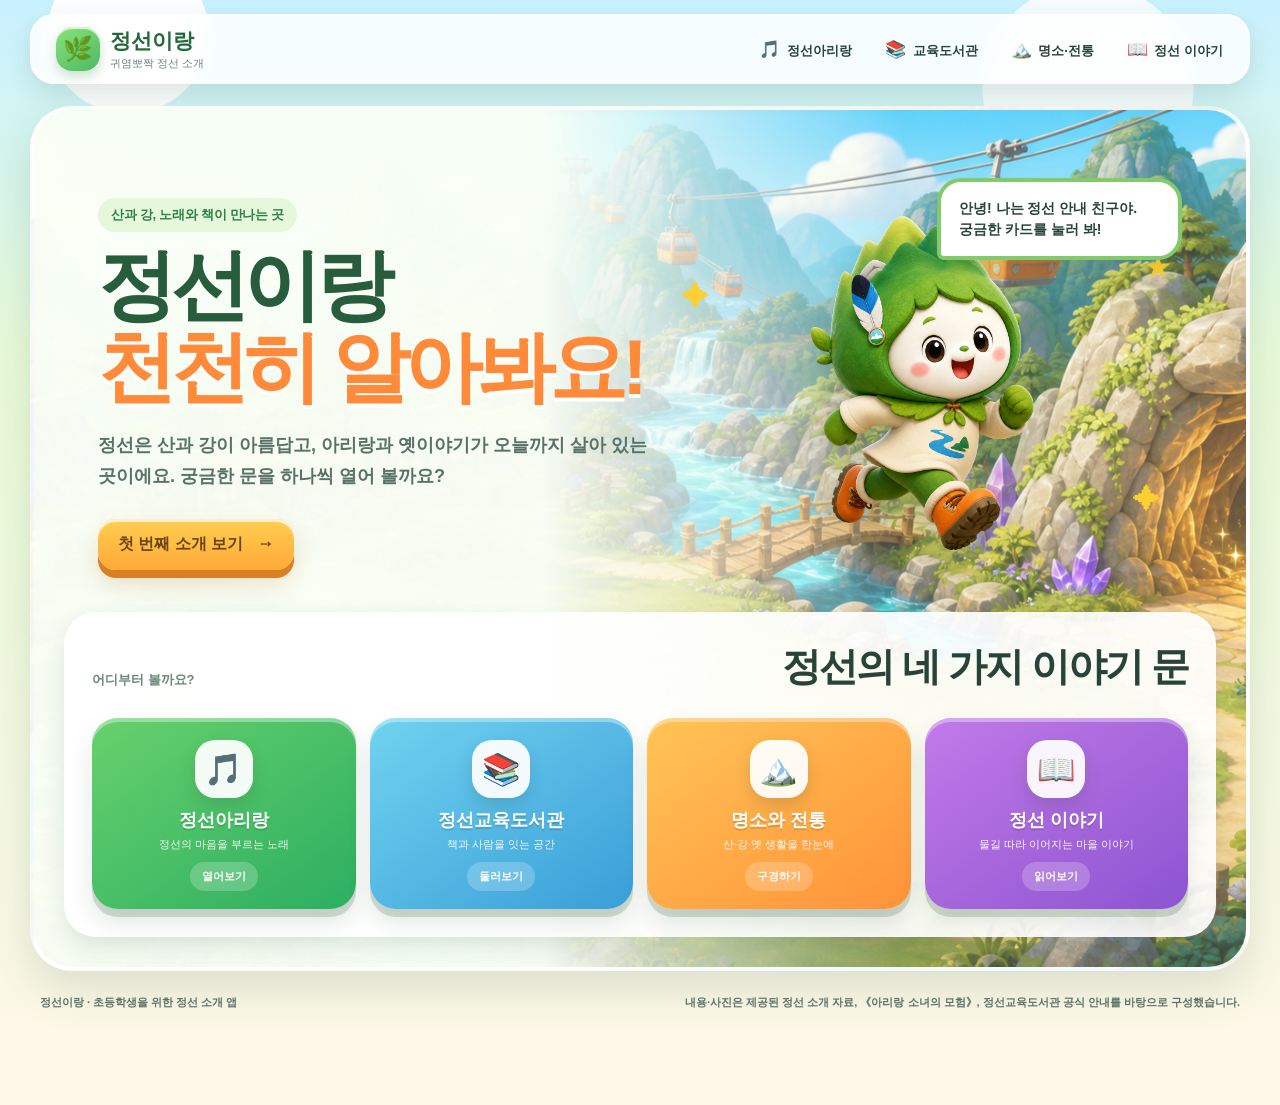
==== commit 6d932cd9: "Add Arirang girl adventure summary" ====
--- a/index.html
+++ b/index.html
@@ -174,11 +174,11 @@
         <div class="page-hero story-hero">
           <button class="back-button" type="button" data-go="home">← 처음으로</button>
           <div class="page-hero-copy">
-            <span class="page-kicker">네 번째 이야기 · 그림책</span>
+            <span class="page-kicker">네 번째 이야기 · 정선 동화책</span>
             <h1 id="storyTitle">물길 따라 이어지는<br><em>정선 이야기</em></h1>
-            <p>산과 강 사이에서 시작된 정선의 하루를 동화책처럼 넘겨 읽어 봐요.</p>
-          </div>
-          <div class="open-book" aria-hidden="true">📖<span>옛날 옛날 정선에는…</span></div>
+            <p>정선의 옛 생활을 살펴보고, 아우라지 소녀 선이의 신나는 모험도 만나 봐요.</p>
+          </div>
+          <div class="open-book" aria-hidden="true">📖<span>새 이야기책이 도착했어요!</span></div>
         </div>
 
         <div class="content-wrap">
@@ -197,9 +197,65 @@
             </div>
           </section>
 
+          <section class="adventure-book" id="arirangAdventure" aria-labelledby="adventureTitle">
+            <div class="adventure-heading">
+              <div>
+                <span class="book-kicker">📗 책 한 권을 6장으로 쏙!</span>
+                <h2 id="adventureTitle">《아리랑 소녀의 모험》</h2>
+                <p>아우라지 소녀 <b>선이</b>가 뗏목을 타고 떠나는 용감하고 신비한 모험이에요.</p>
+              </div>
+              <div class="book-badge" aria-label="박정애 지음">박정애 지음<br><b>저학년 요약</b></div>
+            </div>
+
+            <div class="adventure-grid">
+              <article class="adventure-card green">
+                <span class="adventure-number">1</span>
+                <span class="adventure-icon" aria-hidden="true">🏡</span>
+                <h3>아우라지 소녀 선이</h3>
+                <p>선이는 아픈 어머니와 언니를 돕고, 멀리 한양으로 일하러 간 아버지를 만나고 싶었어요. 그래서 돈도 벌고 아버지도 찾기로 마음먹었지요.</p>
+              </article>
+              <article class="adventure-card blue">
+                <span class="adventure-number">2</span>
+                <span class="adventure-icon" aria-hidden="true">🪵</span>
+                <h3>‘선우’로 변신!</h3>
+                <p>그 시절에는 여자아이를 뗏목에 잘 태워 주지 않았어요. 선이는 머리를 자르고 남자아이 ‘선우’처럼 꾸민 뒤, 뗏목꾼 용이와 한양으로 출발했어요.</p>
+              </article>
+              <article class="adventure-card yellow">
+                <span class="adventure-number">3</span>
+                <span class="adventure-icon" aria-hidden="true">🎵</span>
+                <h3>물길 위의 아리랑</h3>
+                <p>뗏목은 아우라지에서 동강을 따라 흘렀어요. 선이는 물살이 세거나 마음이 무서울 때마다 아리랑을 부르며 용기와 그리움을 노래했답니다.</p>
+              </article>
+              <article class="adventure-card orange">
+                <span class="adventure-number">4</span>
+                <span class="adventure-icon" aria-hidden="true">🐉</span>
+                <h3>용이 형님의 비밀</h3>
+                <p>든든한 뗏목꾼 용이는 사실 천 년을 산 이무기였어요. 용이는 위험한 물길에서 선이를 지켜 주며 동강을 지키는 수호신이 될 날을 기다리고 있었어요.</p>
+              </article>
+              <article class="adventure-card purple">
+                <span class="adventure-number">5</span>
+                <span class="adventure-icon" aria-hidden="true">✨</span>
+                <h3>이름을 부른 기적</h3>
+                <p>나쁜 사람들이 용이를 해치자 선이는 정선의 새, 물고기, 풀꽃 이름을 부르며 아리랑을 불렀어요. 생명들의 힘이 모여 용이를 살리고, 용이는 황금빛 용으로 다시 태어났어요.</p>
+              </article>
+              <article class="adventure-card pink">
+                <span class="adventure-number">6</span>
+                <span class="adventure-icon" aria-hidden="true">💚</span>
+                <h3>다시 아우라지로</h3>
+                <p>모험을 마친 선이는 뗏목의 삯을 받고 다시 소녀의 모습으로 돌아왔어요. 선이는 가족이 기다리는 아우라지를 향해 힘차게 달려갔답니다.</p>
+              </article>
+            </div>
+
+            <div class="adventure-finish">
+              <span aria-hidden="true">🌊</span>
+              <div><b>이 이야기의 마음</b><p>가족을 사랑하는 마음, 친구를 믿는 용기, 자연을 소중히 여기는 마음이 정선아리랑과 함께 이어져요.</p></div>
+            </div>
+            <p class="book-source-note">※ 《아리랑 소녀의 모험》(박정애 지음, 정선아리랑문화재단)의 주요 내용을 초등 1–2학년 눈높이로 짧게 정리했습니다.</p>
+          </section>
+
           <div class="closing-card">
             <img src="assets/jeongseon-hero.png" alt="활짝 웃으며 달리는 정선 안내 캐릭터">
-            <div><small>정선 안내 친구의 한마디</small><b>노래로 기억하고, 자연을 아끼고, 이야기를 함께 나눠요!</b><button type="button" data-go="home">다른 소개도 보기</button></div>
+            <div><small>정선 안내 친구의 한마디</small><b>선이처럼 용기를 내고, 용이처럼 자연을 지켜요!</b><button type="button" data-go="home">다른 소개도 보기</button></div>
           </div>
         </div>
       </section>
@@ -207,7 +263,7 @@
 
     <footer>
       <p><b>정선이랑</b> · 초등학생을 위한 정선 소개 앱</p>
-      <p>내용·사진은 제공된 정선 소개 자료와 정선교육도서관 공식 안내를 바탕으로 구성했습니다.</p>
+      <p>내용·사진은 제공된 정선 소개 자료, 《아리랑 소녀의 모험》, 정선교육도서관 공식 안내를 바탕으로 구성했습니다.</p>
     </footer>
   </div>
 
--- a/styles.css
+++ b/styles.css
@@ -312,6 +312,28 @@
 .story-dots { display: flex; justify-content: center; gap: 8px; }
 .story-dot { width: 13px; height: 13px; border: 0; border-radius: 50%; background: #d8c9e7; cursor: pointer; padding: 0; }
 .story-dot.is-active { width: 31px; border-radius: 999px; background: #9a62cf; }
+.adventure-book { margin-top: 34px; padding: 34px; border: 3px solid #dfe9d4; border-radius: 34px; background: linear-gradient(145deg, #fffef8, #f5fbef); box-shadow: var(--soft-shadow); }
+.adventure-heading { display: flex; align-items: center; justify-content: space-between; gap: 24px; margin-bottom: 24px; }
+.book-kicker { display: inline-block; margin-bottom: 8px; padding: 7px 11px; border-radius: 999px; background: #e5f5d9; color: #3f7d39; font-size: 11px; font-weight: 1000; }
+.adventure-heading h2 { margin: 0 0 8px; color: #3c513d; font-size: clamp(31px, 4vw, 43px); letter-spacing: -.06em; }
+.adventure-heading p { margin: 0; color: #68786c; font-size: 14px; line-height: 1.7; font-weight: 800; word-break: keep-all; }
+.book-badge { flex: 0 0 auto; padding: 14px 18px; border: 2px solid #fff; border-radius: 20px; background: #8d62bc; color: #efe5fa; box-shadow: 0 8px 20px rgba(88,57,122,.18); text-align: center; font-size: 10px; line-height: 1.45; font-weight: 800; transform: rotate(2deg); }
+.book-badge b { display: block; color: white; font-size: 14px; }
+.adventure-grid { display: grid; grid-template-columns: repeat(3, 1fr); gap: 14px; }
+.adventure-card { position: relative; min-height: 245px; overflow: hidden; padding: 25px 20px 20px; border: 2px solid rgba(255,255,255,.92); border-radius: 25px; box-shadow: 0 10px 24px rgba(65,78,57,.1); }
+.adventure-card::after { content: ''; position: absolute; right: -24px; bottom: -24px; width: 90px; height: 90px; border-radius: 50%; background: rgba(255,255,255,.38); }
+.adventure-card.green { background: #e5f7df; }.adventure-card.blue { background: #e2f3ff; }.adventure-card.yellow { background: #fff4c9; }
+.adventure-card.orange { background: #ffe8d2; }.adventure-card.purple { background: #eee4ff; }.adventure-card.pink { background: #ffe4ea; }
+.adventure-number { position: absolute; top: 13px; right: 15px; width: 29px; height: 29px; display: grid; place-items: center; border-radius: 50%; background: rgba(255,255,255,.9); color: #665577; font-size: 12px; font-weight: 1000; }
+.adventure-icon { display: grid; place-items: center; width: 61px; height: 61px; margin-bottom: 15px; border-radius: 19px; background: rgba(255,255,255,.76); font-size: 31px; transform: rotate(-3deg); }
+.adventure-card:nth-child(even) .adventure-icon { transform: rotate(3deg); }
+.adventure-card h3 { position: relative; z-index: 1; margin: 0 0 9px; color: #3e4e43; font-size: 20px; letter-spacing: -.04em; }
+.adventure-card p { position: relative; z-index: 1; margin: 0; color: #5c6c62; font-size: 12px; line-height: 1.7; font-weight: 750; word-break: keep-all; }
+.adventure-finish { display: flex; align-items: center; gap: 16px; margin-top: 18px; padding: 18px 21px; border-radius: 22px; background: #415e48; color: white; }
+.adventure-finish > span { flex: 0 0 auto; display: grid; place-items: center; width: 52px; height: 52px; border-radius: 17px; background: rgba(255,255,255,.13); font-size: 28px; }
+.adventure-finish b { display: block; margin-bottom: 4px; color: #d8f5ca; font-size: 13px; }
+.adventure-finish p { margin: 0; font-size: 12px; line-height: 1.55; font-weight: 750; word-break: keep-all; }
+.book-source-note { margin: 14px 4px 0; color: #758278; font-size: 10px; line-height: 1.55; font-weight: 700; word-break: keep-all; }
 .closing-card { display: flex; align-items: center; gap: 22px; margin-top: 28px; padding: 23px 28px; border-radius: 28px; background: linear-gradient(135deg, #e9f8df, #fff3c9); border: 3px dashed #9bd279; }
 .closing-card img { width: 125px; height: 125px; object-fit: contain; }.closing-card small, .closing-card b { display: block; }.closing-card small { color: #5e8d49; font-size: 11px; font-weight: 900; }.closing-card b { margin: 5px 0 13px; font-size: 18px; line-height: 1.45; }.closing-card button { border: 0; border-radius: 14px; padding: 10px 13px; background: #65bd62; color: white; font-size: 11px; font-weight: 1000; cursor: pointer; }
 
@@ -400,6 +422,18 @@
   .storybook-copy > p { min-height: 0; font-size: 14px; }
   .story-controls { grid-template-columns: auto 1fr auto; }
   .story-controls > button { padding: 10px; font-size: 10px; }
+  .adventure-book { margin-top: 22px; padding: 21px 15px; border-radius: 26px; }
+  .adventure-heading { align-items: flex-start; gap: 12px; }
+  .adventure-heading h2 { font-size: 28px; }
+  .adventure-heading p { font-size: 12px; }
+  .book-badge { padding: 10px 11px; border-radius: 16px; font-size: 8px; }
+  .book-badge b { font-size: 11px; }
+  .adventure-grid { grid-template-columns: 1fr; gap: 10px; }
+  .adventure-card { min-height: 0; padding: 18px 18px 18px 88px; }
+  .adventure-icon { position: absolute; top: 19px; left: 16px; width: 56px; height: 56px; margin: 0; }
+  .adventure-card h3 { font-size: 17px; }
+  .adventure-card p { font-size: 11px; }
+  .adventure-finish { padding: 15px; }
   .closing-card { padding: 16px; gap: 12px; }
   .closing-card img { width: 85px; height: 85px; }.closing-card b { font-size: 14px; }
   footer { display: block; text-align: center; padding-bottom: 15px; line-height: 1.6; }
